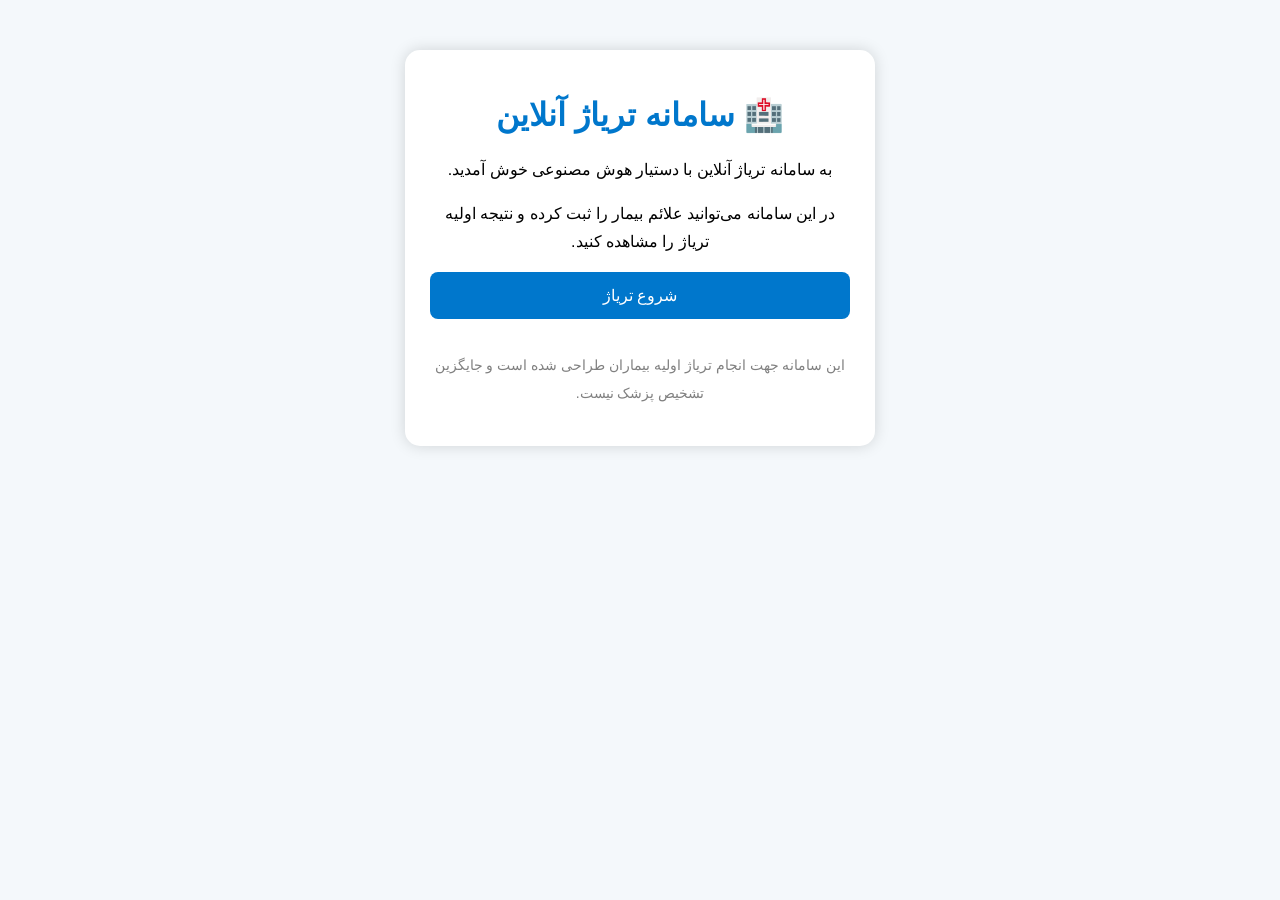
==== index.html @ 9bce7fb5 "Add files via upload" ====
<!DOCTYPE html>
<html lang="fa" dir="rtl">

<head>
<meta charset="UTF-8">
<meta name="viewport" content="width=device-width, initial-scale=1.0">
<title>سامانه تریاژ آنلاین</title>

<link rel="stylesheet" href="style.css">

</head>

<body>

<div class="container">

<h1>🏥 سامانه تریاژ آنلاین</h1>

<p style="text-align:center;">
به سامانه تریاژ آنلاین با دستیار هوش مصنوعی خوش آمدید.
</p>

<p style="text-align:center;">
در این سامانه می‌توانید علائم بیمار را ثبت کرده و نتیجه اولیه تریاژ را مشاهده کنید.
</p>

<a href="login.html">
<button>شروع تریاژ</button>
</a>
<br><br>

<p style="text-align:center;font-size:14px;color:gray;">
این سامانه جهت انجام تریاژ اولیه بیماران طراحی شده است و جایگزین تشخیص پزشک نیست.
</p>
</div>

</body>

</html>
---- style.css ----
body{
    margin:0;
    font-family:Tahoma,sans-serif;
    background:#f4f8fb;
    direction:rtl;
}

.container{
    width:90%;
    max-width:420px;
    margin:50px auto;
    background:white;
    padding:25px;
    border-radius:15px;
    box-shadow:0 0 15px rgba(0,0,0,.15);
}

h1{
    color:#0077cc;
    text-align:center;
}

input,select{
    width:100%;
    padding:12px;
    margin:10px 0;
    border:1px solid #ccc;
    border-radius:8px;
    box-sizing:border-box;
}

button{
    width:100%;
    padding:14px;
    background:#0077cc;
    color:white;
    border:none;
    border-radius:8px;
    font-size:16px;
}

button:hover{
    background:#005fa3;
}
label{
display:block;
margin-top:12px;
font-weight:bold;
}

button{
cursor:pointer;
transition:.3s;
}

button:hover{

transform:scale(1.03);

}

a{

text-decoration:none;

}

p{

line-height:28px;

}
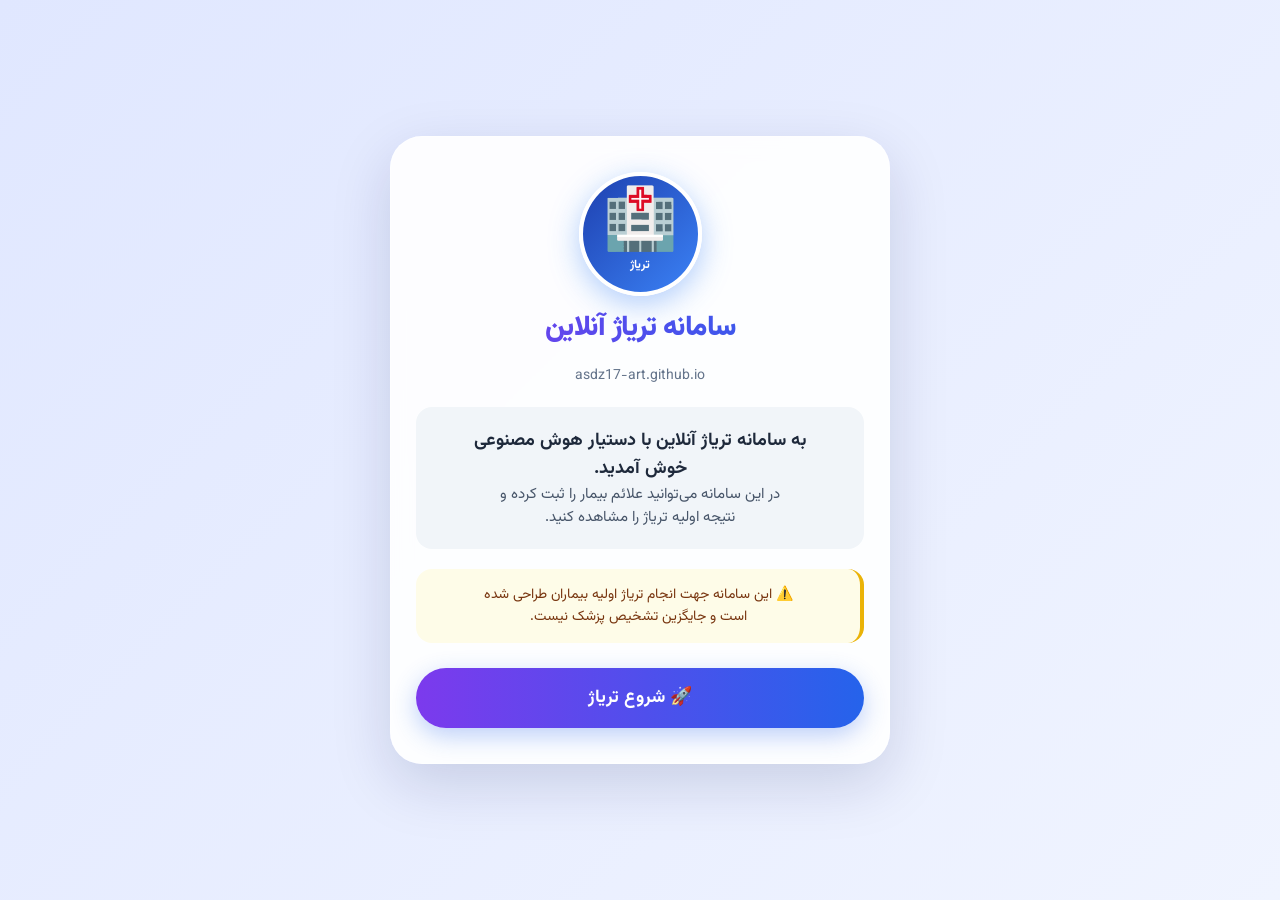
==== commit e05e7eca: "Update index.html" ====
--- a/index.html
+++ b/index.html
@@ -2,38 +2,52 @@
 <html lang="fa" dir="rtl">
 
 <head>
-<meta charset="UTF-8">
-<meta name="viewport" content="width=device-width, initial-scale=1.0">
-<title>سامانه تریاژ آنلاین</title>
-
-<link rel="stylesheet" href="style.css">
-
+    <meta charset="UTF-8">
+    <meta name="viewport" content="width=device-width, initial-scale=1.0">
+    <title>سامانه تریاژ آنلاین</title>
+    <link rel="stylesheet" href="style.css">
 </head>
 
 <body>
+    <div class="container">
 
-<div class="container">
+        <!-- ====== لوگوی رنگی جدید (فقط همین بخش اضافه شده) ====== -->
+        <div style="text-align:center; margin-bottom:10px;">
+            <div style="display:inline-block; background:linear-gradient(135deg,#1e40af,#3b82f6); padding:18px 20px; border-radius:50%; box-shadow:0 8px 30px rgba(59,130,246,0.4); border:4px solid white;">
+                <span style="font-size:60px; display:block; line-height:1;">🏥</span>
+                <span style="display:block; color:#fff; font-size:12px; font-weight:bold; margin-top:2px;">تریاژ</span>
+            </div>
+        </div>
 
-<h1>🏥 سامانه تریاژ آنلاین</h1>
+        <!-- ====== بقیه محتوای قبلی (دقیقاً مثل عکس) ====== -->
+        <h1>سامانه تریاژ آنلاین</h1>
+        <p style="text-align:center; color:#64748b; font-size:14px; margin-top:-10px;">
+            asdz17-art.github.io
+        </p>
 
-<p style="text-align:center;">
-به سامانه تریاژ آنلاین با دستیار هوش مصنوعی خوش آمدید.
-</p>
+        <div style="background:#f1f5f9; padding:20px; border-radius:16px; margin:20px 0; text-align:center;">
+            <p style="font-weight:bold; font-size:18px; color:#1e293b;">
+                به سامانه تریاژ آنلاین با دستیار هوش مصنوعی<br>
+                خوش آمدید.
+            </p>
+            <p style="color:#475569; font-size:15px;">
+                در این سامانه می‌توانید علائم بیمار را ثبت کرده و<br>
+                نتیجه اولیه تریاژ را مشاهده کنید.
+            </p>
+        </div>
 
-<p style="text-align:center;">
-در این سامانه می‌توانید علائم بیمار را ثبت کرده و نتیجه اولیه تریاژ را مشاهده کنید.
-</p>
+        <div style="background:#fefce8; padding:15px; border-radius:16px; border-right:4px solid #eab308; margin-bottom:25px;">
+            <p style="color:#78350f; font-size:14px; text-align:center;">
+                ⚠️ این سامانه جهت انجام تریاژ اولیه بیماران طراحی شده<br>
+                است و جایگزین تشخیص پزشک نیست.
+            </p>
+        </div>
 
-<a href="login.html">
-<button>شروع تریاژ</button>
-</a>
-<br><br>
+        <a href="register.html" style="display:block; text-align:center; background:linear-gradient(to left, #2563eb, #7c3aed); color:white; padding:16px; border-radius:50px; text-decoration:none; font-weight:bold; font-size:18px; box-shadow:0 8px 25px rgba(37,99,235,0.3);">
+            🚀 شروع تریاژ
+        </a>
 
-<p style="text-align:center;font-size:14px;color:gray;">
-این سامانه جهت انجام تریاژ اولیه بیماران طراحی شده است و جایگزین تشخیص پزشک نیست.
-</p>
-</div>
-
+    </div>
 </body>
 
-</html>+</html>
--- a/style.css
+++ b/style.css
@@ -1,72 +1,145 @@
-body{
-    margin:0;
-    font-family:Tahoma,sans-serif;
-    background:#f4f8fb;
-    direction:rtl;
+/* وارد کردن فونت زیبای فارسی از گوگل (با خیال راحت، اینترنت گوشی رو داره) */
+@import url('https://fonts.googleapis.com/css2?family=Vazirmatn:wght@400;700;900&display=swap');
+
+* {
+    margin: 0;
+    padding: 0;
+    box-sizing: border-box;
 }
 
-.container{
-    width:90%;
-    max-width:420px;
-    margin:50px auto;
-    background:white;
-    padding:25px;
-    border-radius:15px;
-    box-shadow:0 0 15px rgba(0,0,0,.15);
+body {
+    font-family: 'Vazirmatn', Tahoma, sans-serif;
+    background: linear-gradient(135deg, #e0e7ff 0%, #f0f4ff 100%);
+    min-height: 100vh;
+    display: flex;
+    justify-content: center;
+    align-items: center;
+    padding: 20px;
+    direction: rtl;
 }
 
-h1{
-    color:#0077cc;
-    text-align:center;
+/* باکس سفید وسط صفحه - جایگزین container قدیمی */
+.container, form, .result-box {
+    background: rgba(255, 255, 255, 0.9);
+    backdrop-filter: blur(10px);
+    max-width: 500px;
+    width: 100%;
+    padding: 35px 25px;
+    border-radius: 32px;
+    box-shadow: 0 20px 60px rgba(0, 20, 80, 0.15);
+    border: 1px solid rgba(255, 255, 255, 0.5);
+    transition: all 0.3s ease;
+    margin: 10px auto;
 }
 
-input,select{
-    width:100%;
-    padding:12px;
-    margin:10px 0;
-    border:1px solid #ccc;
-    border-radius:8px;
-    box-sizing:border-box;
+h1, h2, h3 {
+    color: #1e293b;
+    font-weight: 900;
+    text-align: center;
+    margin-bottom: 25px;
+    letter-spacing: -0.5px;
 }
 
-button{
-    width:100%;
-    padding:14px;
-    background:#0077cc;
-    color:white;
-    border:none;
-    border-radius:8px;
-    font-size:16px;
+h1 {
+    font-size: 28px;
+    background: linear-gradient(to left, #2563eb, #7c3aed);
+    -webkit-background-clip: text;
+    -webkit-text-fill-color: transparent;
+    background-clip: text;
 }
 
-button:hover{
-    background:#005fa3;
-}
-label{
-display:block;
-margin-top:12px;
-font-weight:bold;
+label {
+    display: block;
+    font-weight: 700;
+    color: #334155;
+    margin-top: 15px;
+    margin-bottom: 6px;
+    font-size: 14px;
 }
 
-button{
-cursor:pointer;
-transition:.3s;
+input, select, textarea {
+    width: 100%;
+    padding: 14px 18px;
+    border: 2px solid #e2e8f0;
+    border-radius: 16px;
+    font-size: 16px;
+    font-family: 'Vazirmatn', sans-serif;
+    background: #f8fafc;
+    transition: 0.2s;
+    outline: none;
 }
 
-button:hover{
-
-transform:scale(1.03);
-
+input:focus, select:focus {
+    border-color: #3b82f6;
+    background: white;
+    box-shadow: 0 0 0 4px rgba(59, 130, 246, 0.15);
 }
 
-a{
-
-text-decoration:none;
-
+button, .btn {
+    width: 100%;
+    padding: 14px;
+    margin-top: 25px;
+    border: none;
+    border-radius: 50px;
+    background: linear-gradient(to left, #2563eb, #7c3aed);
+    color: white;
+    font-size: 18px;
+    font-weight: 900;
+    font-family: 'Vazirmatn', sans-serif;
+    cursor: pointer;
+    transition: 0.3s;
+    box-shadow: 0 8px 25px rgba(37, 99, 235, 0.3);
 }
 
-p{
+button:hover {
+    transform: scale(1.02);
+    box-shadow: 0 12px 30px rgba(37, 99, 235, 0.4);
+}
 
-line-height:28px;
+/* استایل خروجی تریاژ (قرمز/نارنجی/سبز) */
+.danger {
+    background: #fef2f2;
+    border-right: 8px solid #dc2626;
+    padding: 20px;
+    border-radius: 16px;
+    color: #7f1d1d;
+    font-weight: 700;
+    margin-top: 15px;
+}
 
-}+.warning {
+    background: #fffbeb;
+    border-right: 8px solid #f59e0b;
+    padding: 20px;
+    border-radius: 16px;
+    color: #78350f;
+    font-weight: 700;
+    margin-top: 15px;
+}
+
+.success {
+    background: #f0fdf4;
+    border-right: 8px solid #22c55e;
+    padding: 20px;
+    border-radius: 16px;
+    color: #14532d;
+    font-weight: 700;
+    margin-top: 15px;
+}
+
+/* لینک‌های پایین صفحه (مثل رفتن به ثبت‌نام) */
+.link {
+    text-align: center;
+    margin-top: 20px;
+    color: #475569;
+}
+
+.link a {
+    color: #2563eb;
+    text-decoration: none;
+    font-weight: 700;
+}
+
+.link a:hover {
+    text-decoration: underline;
+    }
